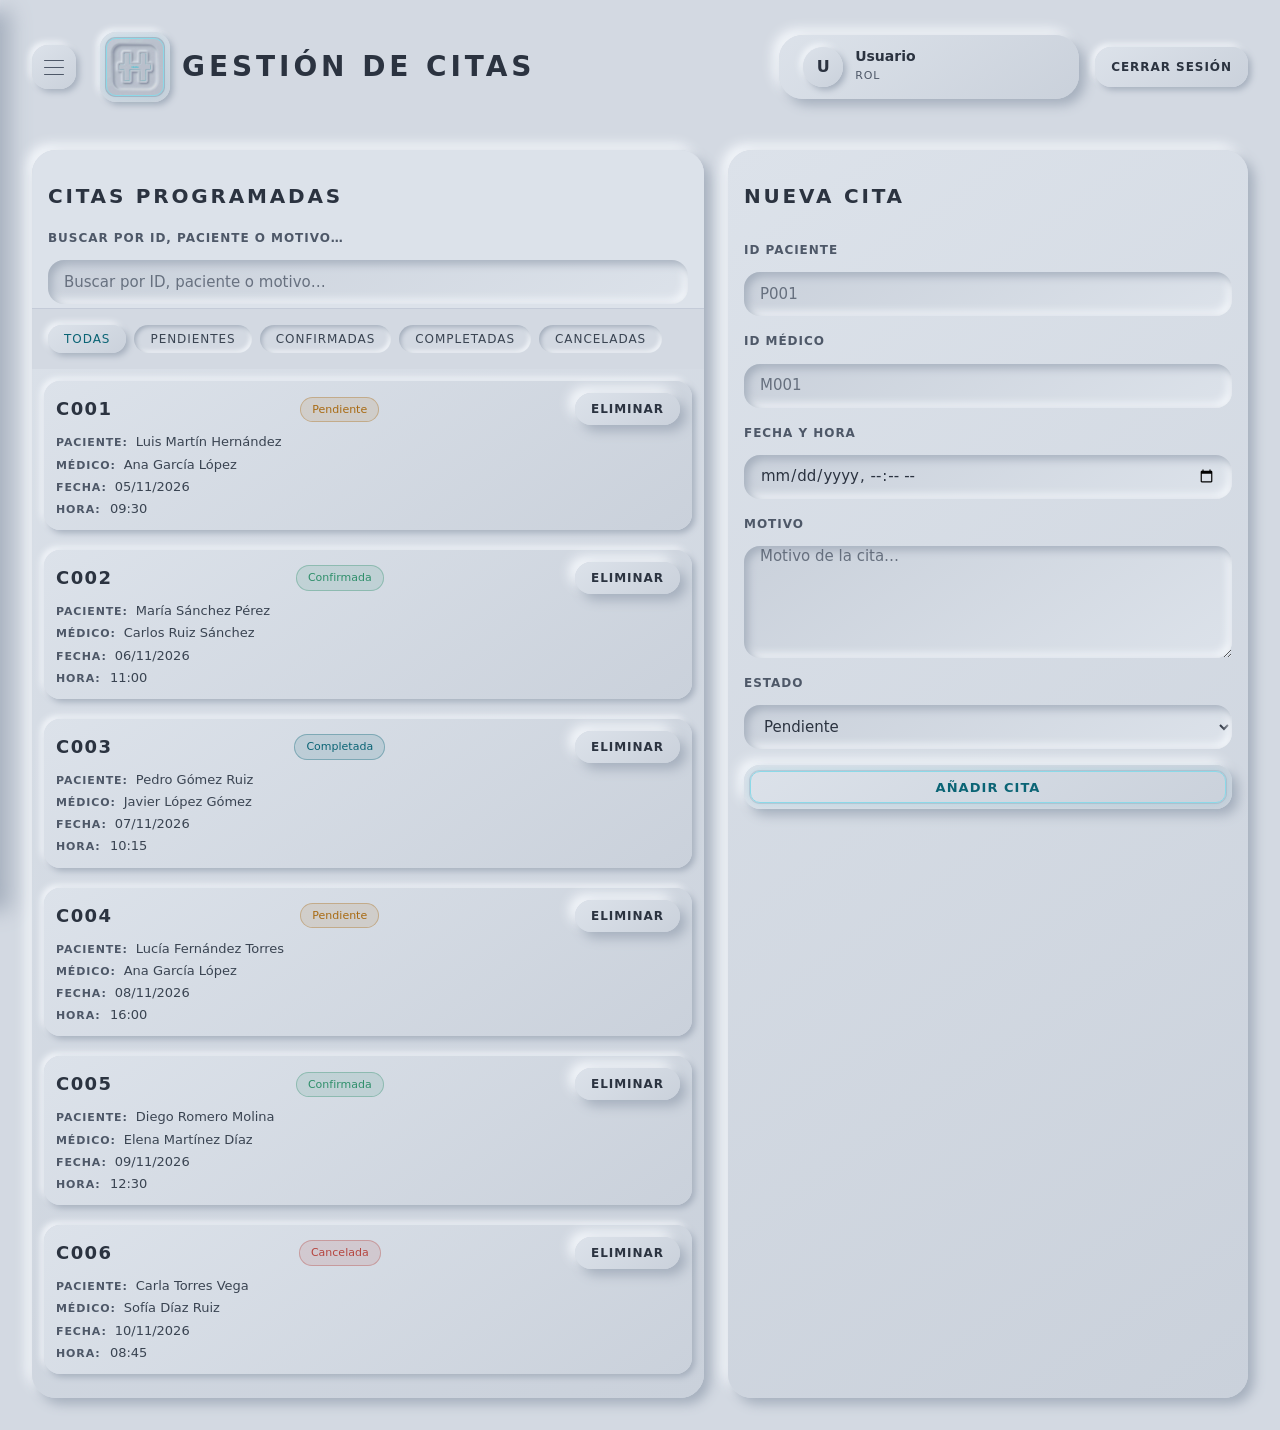
==== pages/citas.html @ 9257b348 "pagina de citas UI finalizado" ====
<!DOCTYPE html>
<html lang="es">
<head>
  <meta charset="UTF-8" />
  <meta name="viewport" content="width=device-width, initial-scale=1.0" />
  <title>HCRUDA — Gestión de Citas</title>
  <link rel="icon" type="image/jpeg" href="../public/favicon.jpg" />
  <link rel="stylesheet" href="../css/design-system.css" />
  <link rel="stylesheet" href="../css/base.css" />
  <link rel="stylesheet" href="../css/components.css" />
  <link rel="stylesheet" href="../css/pages/citas.css" />
</head>
<body>
  <div class="citas-container">
    <!-- Overlay del menú lateral -->
    <div class="sidebar-overlay" id="sidebar-overlay"></div>

    <!-- Panel vertical de navegación -->
    <nav class="sidebar-panel" id="sidebar-panel">
      <button class="sidebar-close" id="sidebar-close" aria-label="Cerrar menú">✕</button>
      <ul class="sidebar-menu">
        <li><a href="dashboard.html" class="sidebar-link">Panel Principal</a></li>
        <li><a href="citas.html" class="sidebar-link sidebar-link--active">Citas</a></li>
        <li><a href="pacientes.html" class="sidebar-link">Pacientes</a></li>
        <li><a href="doctores.html" class="sidebar-link">Doctores</a></li>
        <li><a href="tratamientos.html" class="sidebar-link">Tratamientos</a></li>
      </ul>
    </nav>

    <header class="citas-header">
      <div class="citas-brand">
        <button class="btn-hamburger" id="btn-hamburger" aria-label="Abrir menú de navegación">
          <span class="hamburger-line"></span>
          <span class="hamburger-line"></span>
          <span class="hamburger-line"></span>
        </button>
        <div class="citas-logo nm-sign" style="--r: var(--r-md);">
          <img src="../public/favicon.jpg" alt="Logo HCRUDA" />
        </div>
        <h1 class="citas-title">Gestión de Citas</h1>
      </div>

      <div class="citas-user">
        <div class="citas-user__avatar" id="user__avatar">U</div>
        <div class="citas-user__info">
          <span class="citas-user__name" id="usuario-nombre">Usuario</span>
          <span class="citas-user__rol" id="usuario-rol">Rol</span>
        </div>
      </div>

      <button type="button" class="btn btn-logout" id="btn-logout">
        Cerrar sesión
      </button>
    </header>

    <main class="citas-main">
      <!-- Columna izquierda (más grande): listado de citas -->
      <section class="citas-listado-seccion" aria-label="Listado de citas">

        <div class="citas-buscar">
          <h2 class="citas-listado-title">Citas programadas</h2>
          <label for="buscar-cita">Buscar por ID, paciente o motivo…</label>
          <input
            type="search"
            id="buscar-cita"
            placeholder="Buscar por ID, paciente o motivo…"
            aria-label="Buscar cita por ID, paciente o motivo"
            class="input"
          />
        </div>

        <div class="citas-filtros" aria-label="Filtrar citas por estado">
          <button type="button" class="filtro-btn filtro-btn--activo" id="filtro-todas" aria-pressed="true">
            Todas
          </button>
          <button type="button" class="filtro-btn" id="filtro-pendiente" aria-pressed="false">
            Pendientes
          </button>
          <button type="button" class="filtro-btn" id="filtro-confirmada" aria-pressed="false">
            Confirmadas
          </button>
          <button type="button" class="filtro-btn" id="filtro-completada" aria-pressed="false">
            Completadas
          </button>
          <button type="button" class="filtro-btn" id="filtro-cancelada" aria-pressed="false">
            Canceladas
          </button>
        </div>

        <div class="citas-lista" id="citas-lista">
          <article class="cita-item" data-id="C001" data-estado="pendiente">
            <div class="cita-item__header">
              <span class="cita-item__id">C001</span>
              <span class="badge estado--pendiente">Pendiente</span>
              <button type="button" class="btn btn--danger btn-eliminar-cita" aria-label="Eliminar cita C001">
                Eliminar
              </button>
            </div>
            <div class="cita-item__datos">
              <p><span class="cita-item__etiqueta">Paciente:</span> Luis Martín Hernández</p>
              <p><span class="cita-item__etiqueta">Médico:</span> Ana García López</p>
              <p><span class="cita-item__etiqueta">Fecha:</span> 05/11/2026</p>
              <p><span class="cita-item__etiqueta">Hora:</span> 09:30</p>
            </div>
          </article>

          <article class="cita-item" data-id="C002" data-estado="confirmada">
            <div class="cita-item__header">
              <span class="cita-item__id">C002</span>
              <span class="badge estado--confirmada">Confirmada</span>
              <button type="button" class="btn btn--danger btn-eliminar-cita" aria-label="Eliminar cita C002">
                Eliminar
              </button>
            </div>
            <div class="cita-item__datos">
              <p><span class="cita-item__etiqueta">Paciente:</span> María Sánchez Pérez</p>
              <p><span class="cita-item__etiqueta">Médico:</span> Carlos Ruiz Sánchez</p>
              <p><span class="cita-item__etiqueta">Fecha:</span> 06/11/2026</p>
              <p><span class="cita-item__etiqueta">Hora:</span> 11:00</p>
            </div>
          </article>

          <article class="cita-item" data-id="C003" data-estado="completada">
            <div class="cita-item__header">
              <span class="cita-item__id">C003</span>
              <span class="badge estado--completada">Completada</span>
              <button type="button" class="btn btn--danger btn-eliminar-cita" aria-label="Eliminar cita C003">
                Eliminar
              </button>
            </div>
            <div class="cita-item__datos">
              <p><span class="cita-item__etiqueta">Paciente:</span> Pedro Gómez Ruiz</p>
              <p><span class="cita-item__etiqueta">Médico:</span> Javier López Gómez</p>
              <p><span class="cita-item__etiqueta">Fecha:</span> 07/11/2026</p>
              <p><span class="cita-item__etiqueta">Hora:</span> 10:15</p>
            </div>
          </article>

          <article class="cita-item" data-id="C004" data-estado="pendiente">
            <div class="cita-item__header">
              <span class="cita-item__id">C004</span>
              <span class="badge estado--pendiente">Pendiente</span>
              <button type="button" class="btn btn--danger btn-eliminar-cita" aria-label="Eliminar cita C004">
                Eliminar
              </button>
            </div>
            <div class="cita-item__datos">
              <p><span class="cita-item__etiqueta">Paciente:</span> Lucía Fernández Torres</p>
              <p><span class="cita-item__etiqueta">Médico:</span> Ana García López</p>
              <p><span class="cita-item__etiqueta">Fecha:</span> 08/11/2026</p>
              <p><span class="cita-item__etiqueta">Hora:</span> 16:00</p>
            </div>
          </article>

          <article class="cita-item" data-id="C005" data-estado="confirmada">
            <div class="cita-item__header">
              <span class="cita-item__id">C005</span>
              <span class="badge estado--confirmada">Confirmada</span>
              <button type="button" class="btn btn--danger btn-eliminar-cita" aria-label="Eliminar cita C005">
                Eliminar
              </button>
            </div>
            <div class="cita-item__datos">
              <p><span class="cita-item__etiqueta">Paciente:</span> Diego Romero Molina</p>
              <p><span class="cita-item__etiqueta">Médico:</span> Elena Martínez Díaz</p>
              <p><span class="cita-item__etiqueta">Fecha:</span> 09/11/2026</p>
              <p><span class="cita-item__etiqueta">Hora:</span> 12:30</p>
            </div>
          </article>

          <article class="cita-item" data-id="C006" data-estado="cancelada">
            <div class="cita-item__header">
              <span class="cita-item__id">C006</span>
              <span class="badge estado--cancelada">Cancelada</span>
              <button type="button" class="btn btn--danger btn-eliminar-cita" aria-label="Eliminar cita C006">
                Eliminar
              </button>
            </div>
            <div class="cita-item__datos">
              <p><span class="cita-item__etiqueta">Paciente:</span> Carla Torres Vega</p>
              <p><span class="cita-item__etiqueta">Médico:</span> Sofía Díaz Ruiz</p>
              <p><span class="cita-item__etiqueta">Fecha:</span> 10/11/2026</p>
              <p><span class="cita-item__etiqueta">Hora:</span> 08:45</p>
            </div>
          </article>
        </div>
      </section>

      <!-- Columna derecha (más estrecha): formulario para añadir cita -->
      <section class="citas-form-seccion" aria-label="Formulario para añadir cita">
        <form id="form-nueva-cita" class="citas-form" novalidate>
          <h2 class="citas-form-title">Nueva cita</h2>
          <div class="field">
            <label for="cita-paciente-id">ID Paciente</label>
            <input
              type="text"
              id="cita-paciente-id"
              name="cita-paciente-id"
              placeholder="P001"
              required
              class="input"
            />
          </div>

          <div class="field">
            <label for="cita-medico-id">ID Médico</label>
            <input
              type="text"
              id="cita-medico-id"
              name="cita-medico-id"
              placeholder="M001"
              required
              class="input"
            />
          </div>

          <div class="field">
            <label for="cita-fecha-hora">Fecha y hora</label>
            <input
              type="datetime-local"
              id="cita-fecha-hora"
              name="cita-fecha-hora"
              required
              class="input"
            />
          </div>

          <div class="field">
            <label for="cita-motivo">Motivo</label>
            <textarea
              id="cita-motivo"
              name="cita-motivo"
              placeholder="Motivo de la cita…"
              required
              class="textarea"
            ></textarea>
          </div>

          <div class="field">
            <label for="cita-estado">Estado</label>
            <select
              id="cita-estado"
              name="cita-estado"
              required
              class="select"
            >
              <option value="pendiente">Pendiente</option>
              <option value="confirmada">Confirmada</option>
              <option value="completada">Completada</option>
              <option value="cancelada">Cancelada</option>
            </select>
          </div>

          <button type="submit" class="btn btn--primary">Añadir cita</button>
        </form>
      </section>
    </main>
  </div>
</body>
</html>
---- css/design-system.css ----
/* ─────────────────────────────
   HCRUDA — Design System tokens
   Única fuente de verdad visual.
   Nunca escribir hex ni sombras
   a mano fuera de este archivo.
   ───────────────────────────── */

:root {
  /* SUPERFICIES (escala de grises azulados) */
  --nm-bg:        #D3D9E2;
  --nm-bg-hi:     #DCE2EA;
  --nm-bg-lo:     #CAD1DB;
  --nm-light:     #F4F7FB;
  --nm-dark:      #A5AFBD;
  --nm-hairline:  rgb(150 162 180 / .35);

  /* TEXTO */
  --text-strong:   #2B3340;
  --text-default:  #3A4452;
  --text-muted:    #4E5868;
  --text-disabled: #8A94A3;

  /* ACENTO CIAN */
  --cyan-100: #DDF3F8;
  --cyan-200: #B4E6F0;
  --cyan-300: #8BD9E8;
  --cyan-400: #5CC8DC;
  --cyan-500: #3DBAD0;
  --cyan-600: #1F9BB2;
  --cyan-700: #0B6475;

  /* SEMÁNTICOS */
  --ok:     #2F8F6B;
  --warn:   #A86A12;
  --danger: #B5453F;
  --info:   var(--cyan-700);

  /* DEGRADADOS DE SUPERFICIE (145°) */
  --grad-raised:  linear-gradient(145deg, var(--nm-bg-hi), var(--nm-bg-lo));
  --grad-sunken:  linear-gradient(145deg, var(--nm-bg-lo), var(--nm-bg-hi));

  /* SOMBRAS CONVEXAS (elevación) */
  --sh-raised-1: 3px 3px 6px var(--nm-dark),   -3px -3px 6px var(--nm-light);
  --sh-raised-2: 6px 6px 12px var(--nm-dark),  -6px -6px 12px var(--nm-light);
  --sh-raised-3: 10px 10px 20px var(--nm-dark), -10px -10px 20px var(--nm-light);
  --sh-raised-4: 16px 16px 32px var(--nm-dark), -16px -16px 32px var(--nm-light);

  /* SOMBRAS CÓNCAVAS (hundido) */
  --sh-inset-1: inset 2px 2px 4px var(--nm-dark),  inset -2px -2px 4px var(--nm-light);
  --sh-inset-2: inset 4px 4px 8px var(--nm-dark),  inset -4px -4px 8px var(--nm-light);
  --sh-inset-3: inset 8px 8px 16px var(--nm-dark), inset -8px -8px 16px var(--nm-light);

  /* GLOW CIAN */
  --glow-cyan: 0 0 8px rgb(92 200 220 / .30);

  /* RADIOS (squircle) */
  --r-xs: 6px;
  --r-sm: 10px;
  --r-md: 16px;
  --r-lg: 24px;
  --r-xl: 32px;
  --r-pill: 999px;

  /* ESPACIADO (base 4px) */
  --sp-1: 4px;  --sp-2: 8px;  --sp-3: 12px; --sp-4: 16px;
  --sp-5: 24px; --sp-6: 32px; --sp-7: 48px; --sp-8: 64px;

  /* TIPOGRAFÍA */
  --font-sans: "Lexend", "Montserrat", "Manrope", system-ui, -apple-system, "Segoe UI", sans-serif;
  --font-mono: "JetBrains Mono", ui-monospace, "SFMono-Regular", Menlo, monospace;
  --tracking-label: .08em;
  --tracking-wordmark: .14em;

  /* MOVIMIENTO */
  --ease: cubic-bezier(.2, .8, .2, 1);
  --dur-fast: 120ms;
  --dur: 180ms;
  --dur-slow: 280ms;

  /* FOCO */
  --focus-ring: 0 0 0 2px var(--nm-bg), 0 0 0 4px var(--cyan-600);
}

@media (max-width: 640px) {
  :root {
    --sh-raised-1: 2px 2px 4px var(--nm-dark),   -2px -2px 4px var(--nm-light);
    --sh-raised-2: 4px 4px 8px var(--nm-dark),   -4px -4px 8px var(--nm-light);
    --sh-raised-3: 6px 6px 12px var(--nm-dark),  -6px -6px 12px var(--nm-light);
    --sh-raised-4: 10px 10px 20px var(--nm-dark), -10px -10px 20px var(--nm-light);
  }
}

/* ─────────────────────────────
   Firma del logo (doble contorno + hilo cian)
   ───────────────────────────── */
.nm-sign {
  position: relative;
  isolation: isolate;
  --sign-inset: 6px;
}
.nm-sign::after {
  content: "";
  position: absolute;
  inset: var(--sign-inset);
  border-radius: max(0px, calc(var(--r, var(--r-md)) - var(--sign-inset)));
  border: 1.5px solid var(--cyan-300);
  box-shadow: 0 0 0 1px var(--nm-hairline), var(--glow-cyan);
  pointer-events: none;
  transition: opacity var(--dur) var(--ease);
}

/* Marco escalonado: bisel convexo exterior + cara rebajada interior */
.nm-frame {
  --r: var(--r-lg);
  border-radius: var(--r);
  background: var(--grad-raised);
  box-shadow: var(--sh-raised-3);
  padding: 8px;
}
.nm-frame > .nm-frame__face {
  border-radius: calc(var(--r) - 8px);
  background: var(--nm-bg);
  box-shadow: var(--sh-inset-1);
  padding: var(--sp-5);
}
---- css/base.css ----
/* ─────────────────────────────
   HCRUDA — Estilos globales
   ───────────────────────────── */

*,
*::before,
*::after {
  box-sizing: border-box;
}

html {
  background: var(--nm-bg);
  color: var(--text-default);
  font-family: var(--font-sans);
  font-size: 15px;
  line-height: 1.6;
  -webkit-font-smoothing: antialiased;
}

body {
  margin: 0;
  padding: 0;
  background: var(--nm-bg);
  color: var(--text-default);
  min-height: 100vh;
}

a {
  color: var(--cyan-700);
  text-decoration: none;
}

a:hover {
  text-decoration: underline;
}

label {
  display: block;
  font-size: 12px;
  font-weight: 600;
  text-transform: uppercase;
  letter-spacing: var(--tracking-label);
  color: var(--text-muted);
  margin-bottom: var(--sp-2);
}

/* Reducción de movimiento */
@media (prefers-reduced-motion: reduce) {
  *,
  *::before,
  *::after {
    transition-duration: 0.01ms !important;
    animation-duration: 0.01ms !important;
  }
}
---- css/components.css ----
/* ─────────────────────────────
   HCRUDA — Componentes reutilizables
   ───────────────────────────── */

/* Campo de formulario (input siempre cóncavo) */
.field {
  display: grid;
  gap: var(--sp-2);
  margin-bottom: var(--sp-4);
}

.input,
.textarea,
.select {
  --r: var(--r-md);
  width: 100%;
  min-height: 44px;
  padding: 0 var(--sp-4);
  font: 400 15px/1.4 var(--font-sans);
  color: var(--text-strong);
  background: var(--grad-sunken);
  border: 0;
  border-radius: var(--r);
  box-shadow: var(--sh-inset-2);
  transition: box-shadow var(--dur) var(--ease);
}

.input::placeholder,
.textarea::placeholder,
.select::placeholder {
  color: var(--text-muted);
  opacity: 0.8;
}

.input::placeholder {
  color: var(--text-muted);
  opacity: 0.8;
}

.input:focus-visible,
.textarea:focus-visible,
.select:focus-visible {
  outline: none;
  box-shadow: var(--sh-inset-2), 0 0 0 2px var(--cyan-400), var(--glow-cyan);
}

.input[aria-invalid="true"],
.select[aria-invalid="true"],
.textarea[aria-invalid="true"] {
  box-shadow: var(--sh-inset-2), 0 0 0 2px var(--danger);
}

.field__error {
  font-size: 12px;
  color: var(--danger);
  margin-top: var(--sp-1);
}

.field__hint {
  font-size: 12px;
  color: var(--text-muted);
}

/* Botón base (convexo por defecto) */
.btn {
  --r: var(--r-md);
  min-height: 44px;
  padding: 0 var(--sp-5);
  display: inline-flex;
  align-items: center;
  justify-content: center;
  gap: var(--sp-2);
  font: 600 13px/1 var(--font-sans);
  text-transform: uppercase;
  letter-spacing: var(--tracking-label);
  color: var(--text-strong);
  background: var(--grad-raised);
  border: 0;
  border-radius: var(--r);
  box-shadow: var(--sh-raised-2);
  cursor: pointer;
  transition: box-shadow var(--dur) var(--ease), transform var(--dur) var(--ease), background var(--dur) var(--ease);
}

.btn:hover {
  box-shadow: var(--sh-raised-3);
  transform: translateY(-1px);
}

.btn:active,
.btn[aria-pressed="true"] {
  box-shadow: var(--sh-inset-2);
  background: var(--grad-sunken);
  transform: none;
}

.btn:focus-visible {
  outline: none;
  box-shadow: var(--sh-raised-2), var(--focus-ring);
}

.btn:disabled,
.btn[aria-disabled="true"] {
  box-shadow: none;
  opacity: 0.55;
  cursor: not-allowed;
  color: var(--text-disabled);
  transform: none;
}

/* Botón primario: misma superficie + firma cian + texto cian accesible. NO relleno cian. */
.btn--primary {
  color: var(--cyan-700);
  position: relative;
}
.btn--primary::after {
  content: "";
  position: absolute;
  inset: 6px;
  pointer-events: none;
  border-radius: max(0px, calc(var(--r) - 6px));
  border: 1.5px solid var(--cyan-300);
  box-shadow: 0 0 0 1px var(--nm-hairline), var(--glow-cyan);
}

/* Tarjeta / Panel */
.card {
  --r: var(--r-lg);
  padding: var(--sp-5);
  background: var(--grad-raised);
  border-radius: var(--r);
  box-shadow: var(--sh-raised-3);
  transition: box-shadow var(--dur) var(--ease), transform var(--dur) var(--ease);
}

.card:hover {
  box-shadow: var(--sh-raised-4);
  transform: translateY(-1px);
}

.card__title {
  font: 600 18px/26px var(--font-sans);
  color: var(--text-strong);
  margin: 0 0 var(--sp-3);
  text-transform: uppercase;
  letter-spacing: var(--tracking-wordmark);
}

.card__subtitle {
  font-size: 13px;
  color: var(--text-muted);
  margin-bottom: var(--sp-4);
}

/* Divider grabado */
.nm-divider {
  height: 0;
  border: 0;
  border-top: 1px solid var(--nm-hairline);
  border-bottom: 1px solid var(--nm-light);
  margin: var(--sp-5) 0;
}
---- css/pages/citas.css ----
/* ─────────────────────────────
   HCRUDA — Página de Citas
   ───────────────────────────── */

.citas-container {
  min-height: 100vh;
  padding: var(--sp-6);
}

/* ───────── Header ───────── */

.citas-header {
  display: flex;
  align-items: center;
  justify-content: space-between;
  margin-bottom: var(--sp-7);
  flex-wrap: wrap;
  gap: var(--sp-4);
}

.citas-brand {
  display: flex;
  align-items: center;
  gap: var(--sp-3);
}

.citas-logo {
  width: 70px;
  height: 70px;
  border-radius: var(--r-md);
  background: var(--grad-raised);
  box-shadow: var(--sh-raised-1);
  display: inline-flex;
  align-items: center;
  justify-content: center;
}

.citas-logo img {
  width: 60px;
  height: 60px;
  border-radius: var(--r-sm);
}

.citas-title {
  font: 600 28px/36px var(--font-sans);
  color: var(--text-strong);
  margin: 0;
  text-transform: uppercase;
  letter-spacing: var(--tracking-wordmark);
}

.citas-user {
  margin-left: auto;
  min-width: 300px;
  max-width: 460px;
  padding: var(--sp-3) var(--sp-5);
  background: var(--grad-raised);
  border-radius: var(--r-lg);
  box-shadow: var(--sh-raised-2);
  display: flex;
  align-items: center;
  justify-content: space-between;
  gap: var(--sp-3);
}

.citas-user__avatar {
  width: 40px;
  height: 40px;
  border-radius: var(--r-pill);
  background: var(--grad-raised);
  box-shadow: var(--sh-raised-1);
  display: flex;
  align-items: center;
  justify-content: center;
  flex-shrink: 0;
  font-weight: 600;
  font-size: 16px;
  color: var(--text-strong);
}

.citas-user__info {
  display: flex;
  flex-direction: column;
  gap: var(--sp-1);
  min-width: 0;
  flex: 1;
}

.citas-user__name {
  font: 600 14px/1 var(--font-sans);
  color: var(--text-strong);
  white-space: nowrap;
  overflow: hidden;
  text-overflow: ellipsis;
}

.citas-user__rol {
  font-size: 11px;
  color: var(--text-muted);
  text-transform: uppercase;
  letter-spacing: var(--tracking-label);
  white-space: nowrap;
  overflow: hidden;
  text-overflow: ellipsis;
}

.btn-logout {
  --r: var(--r-md);
  min-height: 40px;
  padding: 0 var(--sp-4);
  font: 600 12px/1 var(--font-sans);
  text-transform: uppercase;
  letter-spacing: var(--tracking-label);
  color: var(--text-strong);
  background: var(--grad-raised);
  border: 0;
  border-radius: var(--r);
  box-shadow: var(--sh-raised-1);
  cursor: pointer;
  transition: box-shadow var(--dur) var(--ease), transform var(--dur) var(--ease);
}

.btn-logout:hover {
  box-shadow: var(--sh-raised-2);
  transform: translateY(-1px);
}

.btn-logout:focus-visible {
  outline: none;
  box-shadow: var(--sh-raised-1), var(--focus-ring);
}

/* ───────── Main: dos columnas (izquierda más grande) ───────── */

.citas-main {
  display: grid;
  grid-template-columns: 1fr 520px;
  gap: var(--sp-5);
}

/* Columna izquierda: listado de citas */
.citas-listado-seccion {
  --r: var(--r-lg);
  background: var(--grad-raised);
  border-radius: var(--r);
  box-shadow: var(--sh-raised-2);
  display: flex;
  flex-direction: column;
  overflow: hidden;
}

.citas-listado-header {
  margin: 0;
}

.citas-listado-title {
  font: 600 20px/26px var(--font-sans);
  color: var(--text-strong);
  text-transform: uppercase;
  letter-spacing: var(--tracking-wordmark);
}

.citas-buscar {
  display: flex;
  flex-direction: column;
  gap: var(--sp-1);
  padding: var(--sp-4) var(--sp-4) var(--sp-1);
  background: var(--nm-bg-hi);
  border-bottom: 1px solid var(--nm-hairline);
}

.citas-buscar label {
  font-size: 12px;
  font-weight: 600;
  text-transform: uppercase;
  letter-spacing: var(--tracking-label);
  color: var(--text-muted);
}

/* Filtros: abajo a la izquierda de la sección de listado */
.citas-filtros {
  display: flex;
  flex-wrap: wrap;
  gap: var(--sp-2);
  padding: var(--sp-4);
  background: var(--nm-bg);
}

.filtro-btn {
  --r: var(--r-md);
  padding: var(--sp-2) var(--sp-4);
  font: 500 12px/1 var(--font-sans);
  text-transform: uppercase;
  letter-spacing: var(--tracking-label);
  color: var(--text-default);
  background: var(--nm-bg);
  border: 0;
  border-radius: var(--r);
  box-shadow: var(--sh-inset-1);
  cursor: pointer;
  transition: box-shadow var(--dur) var(--ease), background var(--dur) var(--ease), color var(--dur) var(--ease);
}

.filtro-btn:hover {
  background: var(--grad-raised);
  box-shadow: var(--sh-raised-1);
  color: var(--text-strong);
}

.filtro-btn:focus-visible {
  outline: none;
  box-shadow: var(--sh-inset-1), var(--focus-ring);
}

.filtro-btn--activo {
  background: var(--grad-raised);
  box-shadow: var(--sh-raised-1);
  color: var(--cyan-700);
}

/* Lista de citas */
.citas-lista {
  display: flex;
  flex-direction: column;
  gap: var(--sp-2);
  padding: var(--sp-3);
  overflow-y: auto;
}

/* Tarjeta individual de cita */
.cita-item {
  --r: var(--r-md);
  background: var(--grad-raised);
  border-radius: var(--r);
  box-shadow: var(--sh-raised-1);
  padding: var(--sp-3);
  margin-bottom: var(--sp-3);
  display: flex;
  flex-direction: column;
  gap: var(--sp-2);
  transition: box-shadow var(--dur) var(--ease), transform var(--dur) var(--ease);
}

.cita-item:hover {
  box-shadow: var(--sh-raised-2);
  transform: translateY(-1px);
}

.cita-item__header {
  display: flex;
  align-items: center;
  justify-content: space-between;
  gap: var(--sp-2);
}

.cita-item__id {
  font: 600 18px/1 var(--font-sans);
  color: var(--text-strong);
  text-transform: uppercase;
  letter-spacing: var(--tracking-label);
}

/* Badge de estado dentro de la tarjeta de cita */
.cita-item__header .badge {
  font-size: 11px;
  padding: var(--sp-1) var(--sp-3);
  border-radius: var(--r-pill);
  white-space: nowrap;
  flex-shrink: 0;
}

/* Botón eliminar con un poquito de margin hacia la izquierda */
.cita-item__header .btn.btn--danger.btn-eliminar-cita {
  margin-left: var(--sp-2);
  padding: 0 var(--sp-4);
  min-height: auto;
  height: 32px;
  font-size: 12px;
}

.cita-item__datos {
  display: flex;
  flex-direction: column;
  gap: var(--sp-1);
}

.cita-item__datos p {
  display: flex;
  align-items: baseline;
  gap: var(--sp-2);
  font: 400 13px/1.4 var(--font-sans);
  color: var(--text-default);
  margin: 0;
}

.cita-item__etiqueta {
  font-weight: 600;
  text-transform: uppercase;
  letter-spacing: var(--tracking-label);
  color: var(--text-muted);
  font-size: 11px;
  min-width: 6ch;
}

/* Badges de estado de cita */
.badge.estado--pendiente {
  background: rgb(168 106 18 / .12);
  color: var(--warn);
  box-shadow: inset 0 0 0 1px rgb(168 106 18 / .35);
}

.badge.estado--confirmada {
  background: rgb(47 143 107 / .12);
  color: var(--ok);
  box-shadow: inset 0 0 0 1px rgb(47 143 107 / .35);
}

.badge.estado--completada {
  background: rgb(11 100 117 / .12);
  color: var(--cyan-700);
  box-shadow: inset 0 0 0 1px rgb(11 100 117 / .35);
}

.badge.estado--cancelada {
  background: rgb(181 69 63 / .12);
  color: var(--danger);
  box-shadow: inset 0 0 0 1px rgb(181 69 63 / .35);
}

/* Columna derecha: formulario de nueva cita */
.citas-form-seccion {
  --r: var(--r-lg);
  background: var(--grad-raised);
  border-radius: var(--r);
  box-shadow: var(--sh-raised-2);
  display: flex;
  flex-direction: column;
  overflow: hidden;
}

.citas-form-header {
  margin: 0;
}

.citas-form-title {
  font: 600 20px/26px var(--font-sans);
  color: var(--text-strong);
  text-transform: uppercase;
  letter-spacing: var(--tracking-wordmark);
}

.citas-form {
  display: flex;
  flex-direction: column;
  gap: var(--sp-4);
  padding: var(--sp-4);
}

.citas-form .field {
  display: flex;
  flex-direction: column;
  gap: var(--sp-1);
  margin-bottom: 0;
}

.citas-form label {
  font-size: 12px;
  font-weight: 600;
  text-transform: uppercase;
  letter-spacing: var(--tracking-label);
  color: var(--text-muted);
}

.citas-form .textarea {
  min-height: 112px;
  resize: vertical;
}

.citas-form .btn {
  width: 100%;
  justify-content: center;
}

/* ───────── Menú lateral (hamburguesa) ───────── */

.sidebar-overlay {
  position: fixed;
  inset: 0;
  background: rgb(43 51 64 / 0.4);
  z-index: 100;
  opacity: 0;
  visibility: hidden;
  transition: opacity var(--dur) var(--ease), visibility var(--dur) var(--ease);
}

.sidebar-overlay.open {
  opacity: 1;
  visibility: visible;
}

.sidebar-panel {
  position: fixed;
  left: 0;
  top: 0;
  width: 280px;
  height: 100vh;
  background: var(--grad-raised);
  box-shadow: var(--sh-raised-3);
  z-index: 101;
  transform: translateX(-100%);
  transition: transform var(--dur-slow) var(--ease);
  display: flex;
  flex-direction: column;
  padding: var(--sp-6) var(--sp-4);
  overflow-y: auto;
}

.sidebar-panel.open {
  transform: translateX(0);
}

.sidebar-close {
  --r: var(--r-md);
  width: 40px;
  height: 40px;
  background: var(--grad-raised);
  border: 0;
  border-radius: var(--r);
  box-shadow: var(--sh-raised-1);
  cursor: pointer;
  display: flex;
  align-items: center;
  justify-content: center;
  font-size: 20px;
  color: var(--text-strong);
  margin-bottom: var(--sp-6);
  transition: box-shadow var(--dur) var(--ease), transform var(--dur) var(--ease);
}

.sidebar-close:hover {
  box-shadow: var(--sh-raised-2);
  transform: translateY(-1px);
}

.sidebar-close:focus-visible {
  outline: none;
  box-shadow: var(--sh-raised-1), var(--focus-ring);
}

.sidebar-menu {
  list-style: none;
  margin: 0;
  padding: 0;
  display: flex;
  flex-direction: column;
  gap: var(--sp-2);
}

.sidebar-link {
  display: flex;
  align-items: center;
  gap: var(--sp-3);
  padding: var(--sp-3) var(--sp-4);
  font: 500 14px/1 var(--font-sans);
  color: var(--text-default);
  border-radius: var(--r-lg);
  text-decoration: none;
  background: var(--nm-bg);
  box-shadow: var(--sh-inset-1);
  transition: box-shadow var(--dur) var(--ease), background var(--dur) var(--ease), color var(--dur) var(--ease);
}

.sidebar-link:hover,
.sidebar-link:focus-visible {
  background: var(--grad-raised);
  box-shadow: var(--sh-raised-1);
  color: var(--text-strong);
  outline: none;
}

.sidebar-link:focus-visible {
  box-shadow: var(--sh-raised-1), var(--focus-ring);
}

.sidebar-link--active {
  background: var(--grad-raised);
  box-shadow: var(--sh-raised-1);
  color: var(--cyan-700);
}

/* Botón hamburguesa */
.btn-hamburger {
  --r: var(--r-md);
  width: 44px;
  height: 44px;
  background: var(--grad-raised);
  border: 0;
  border-radius: var(--r);
  box-shadow: var(--sh-raised-1);
  cursor: pointer;
  display: flex;
  flex-direction: column;
  align-items: center;
  justify-content: center;
  padding: 0;
  margin-right: var(--sp-3);
  transition: box-shadow var(--dur) var(--ease), transform var(--dur) var(--ease);
}

.btn-hamburger:hover {
  box-shadow: var(--sh-raised-2);
  transform: translateY(-1px);
}

.btn-hamburger:focus-visible {
  outline: none;
  box-shadow: var(--sh-raised-1), var(--focus-ring);
}

.hamburger-line {
  display: block;
  width: 20px;
  height: 1px;
  background: var(--text-muted);
  border-radius: var(--r-xs);
  margin: 3px 0;
  transition: transform var(--dur) var(--ease), opacity var(--dur) var(--ease), background var(--dur) var(--ease);
}

/* ───────── Responsive ───────── */

@media (max-width: 900px) {
  .citas-main {
    grid-template-columns: 1fr;
    gap: var(--sp-5);
  }

  .citas-user {
    min-width: auto;
    max-width: none;
    width: 100%;
  }

  .citas-buscar,
  .citas-filtros {
    padding-left: var(--sp-4);
    padding-right: var(--sp-4);
  }
}

@media (max-width: 640px) {
  .citas-container {
    padding: var(--sp-4);
  }

  .citas-header {
    flex-direction: column;
    align-items: stretch;
    gap: var(--sp-4);
  }

  .citas-brand {
    flex-direction: column;
    align-items: stretch;
    gap: var(--sp-3);
  }

  .citas-title {
    text-align: center;
  }

  .citas-user {
    flex-direction: column;
    align-items: stretch;
    gap: var(--sp-3);
    padding: var(--sp-4);
  }

  .citas-user__info {
    flex-direction: row;
    justify-content: space-between;
    align-items: center;
  }

  .citas-user__name,
  .citas-user__rol {
    white-space: normal;
    overflow: visible;
    text-overflow: clip;
  }

  .btn-logout {
    width: 100%;
    justify-content: center;
  }
}
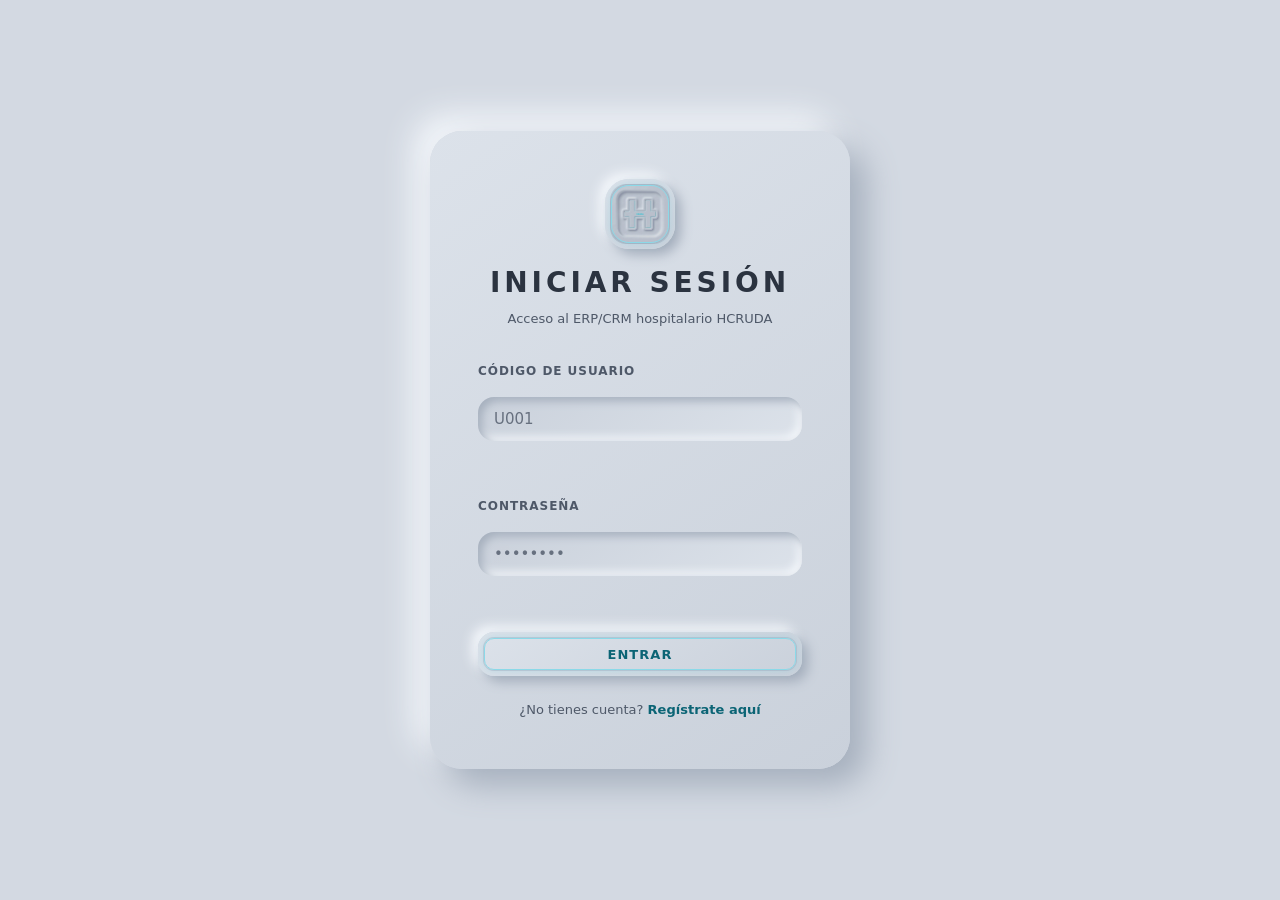
==== commit b3da5cce: "js citas: cargado de datos, session, render dinamico, filros busqueda, y eliminar" ====
--- a/pages/citas.html
+++ b/pages/citas.html
@@ -9,6 +9,8 @@
   <link rel="stylesheet" href="../css/base.css" />
   <link rel="stylesheet" href="../css/components.css" />
   <link rel="stylesheet" href="../css/pages/citas.css" />
+  <script src="../js/utils.js"></script>
+  <script src="../js/pages/citas.js"></script>
 </head>
 <body>
   <div class="citas-container">
@@ -19,8 +21,7 @@
     <nav class="sidebar-panel" id="sidebar-panel">
       <button class="sidebar-close" id="sidebar-close" aria-label="Cerrar menú">✕</button>
       <ul class="sidebar-menu">
-        <li><a href="dashboard.html" class="sidebar-link">Panel Principal</a></li>
-        <li><a href="citas.html" class="sidebar-link sidebar-link--active">Citas</a></li>
+        <li><a href="dashboard.html" class="sidebar-link sidebar-link--active">Panel Principal</a></li>
         <li><a href="pacientes.html" class="sidebar-link">Pacientes</a></li>
         <li><a href="doctores.html" class="sidebar-link">Doctores</a></li>
         <li><a href="tratamientos.html" class="sidebar-link">Tratamientos</a></li>
